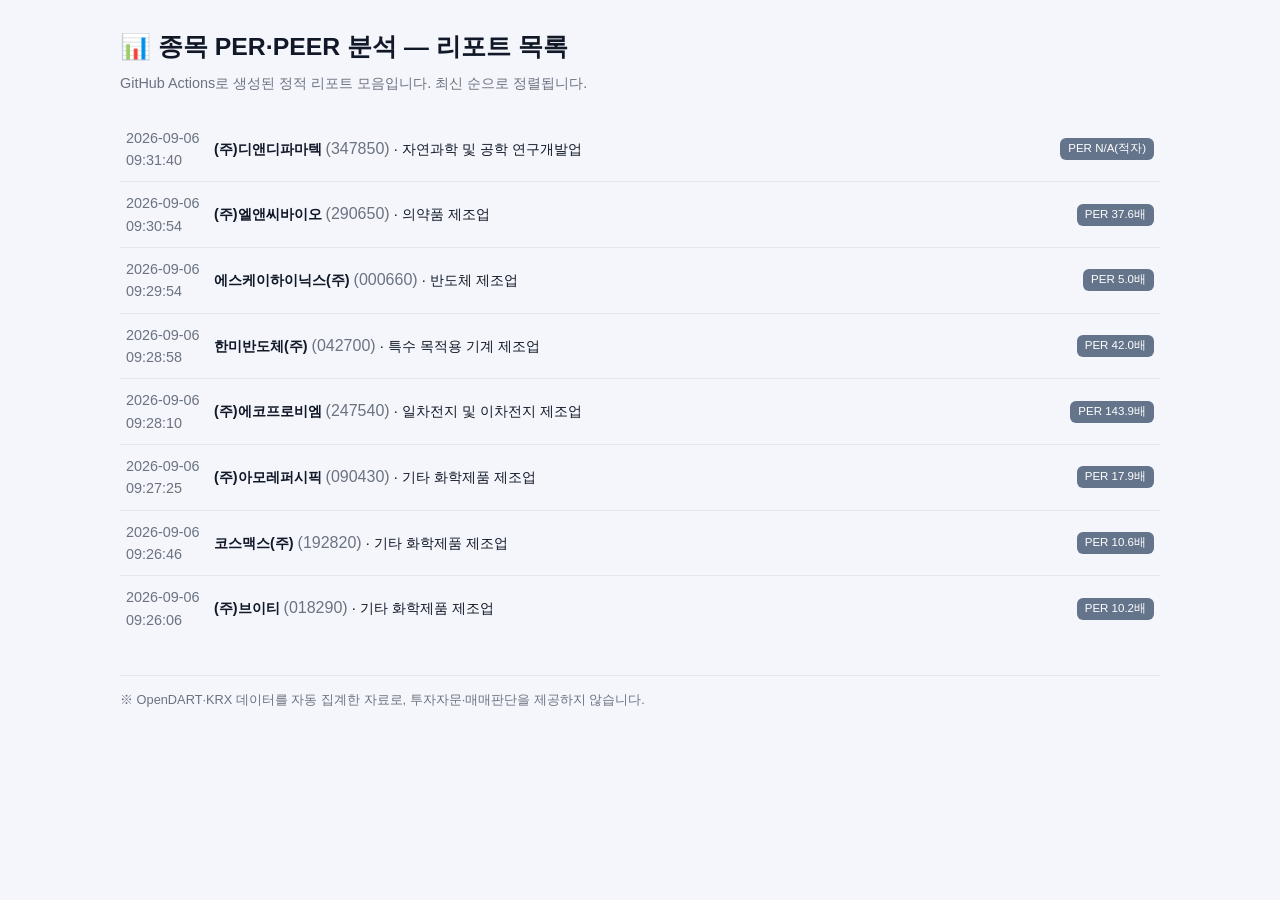
==== index.html @ a1a30f19 "chore: 정적 리포트 갱신 (2026-09-06T00:31:41Z)" ====
<!doctype html>
<html lang="ko">
<head>
<meta charset="utf-8">
<meta name="viewport" content="width=device-width, initial-scale=1">
<title>DART 종목 PER·PEER 분석 — 리포트 목록</title>
<style>
:root{
  --bg:#f4f6fb; --panel:#ffffff; --fg:#111827; --muted:#6b7280; --line:#e5e7eb;
  --brand:#1d4ed8; --brand-soft:#eaf0ff; --target:#e11d48; --target-soft:#fff1f4;
  --good:#059669; --warn:#d97706; --head:#f8fafc; --chip:#5b8cff;
  --good-soft:#eafaf3; --warn-soft:#fff6e9;
  --series-1:#2a78d6; --series-2:#eb6834; --series-3:#1baf7a;
  --shadow:0 1px 3px rgba(16,24,40,.06),0 8px 24px rgba(16,24,40,.06);
}
@media (prefers-color-scheme:dark){
  :root{--bg:#0d1017;--panel:#151a22;--fg:#e6e9ef;--muted:#9aa3b2;--line:#252b36;
    --brand:#5b8cff;--brand-soft:#1a2440;--target:#fb7185;--target-soft:#2a1720;
    --good:#34d399;--warn:#fbbf24;--head:#1b212b;--chip:#3b6ae0;
    --good-soft:#122a20;--warn-soft:#332209;
    --series-1:#3987e5;--series-2:#d95926;--series-3:#199e70;
    --shadow:0 1px 3px rgba(0,0,0,.4),0 8px 24px rgba(0,0,0,.35);}
}
*{box-sizing:border-box}
body{margin:0;background:var(--bg);color:var(--fg);
  font-family:-apple-system,BlinkMacSystemFont,"Apple SD Gothic Neo","Segoe UI",Roboto,sans-serif;line-height:1.55}
.page{max-width:1080px;margin:0 auto;padding:28px 20px 80px}
.hidden{display:none !important}

/* 검색 */
.brand-row{display:flex;align-items:baseline;gap:10px}
h1{font-size:1.55rem;margin:0}
.sub{color:var(--muted);font-size:.9rem;margin:6px 0 22px}
.searchbar{display:flex;gap:10px;max-width:620px}
.searchbar input{flex:1;padding:13px 16px;border:1.5px solid var(--line);border-radius:12px;
  font-size:1rem;background:var(--panel);color:var(--fg)}
.searchbar input:focus{outline:none;border-color:var(--brand)}
.btn{padding:13px 22px;border:0;border-radius:12px;background:var(--brand);color:#fff;font-weight:700;font-size:1rem;cursor:pointer}
.btn:disabled{opacity:.6;cursor:default}
.examples{margin-top:14px;color:var(--muted);font-size:.85rem}
.tagpill{display:inline-block;border:1px solid var(--line);border-radius:999px;padding:3px 12px;margin:0 6px 6px 0;font-size:.82rem;cursor:pointer;background:var(--panel);color:var(--fg)}
.tagpill:hover{border-color:var(--brand);color:var(--brand)}

.error{background:var(--target-soft);color:var(--target);border:1px solid var(--target);border-radius:12px;
  padding:12px 16px;margin:14px 0;font-size:.9rem;max-width:620px}

/* 진행 */
.prog-wrap{max-width:620px}
.bar{height:10px;background:var(--line);border-radius:8px;overflow:hidden}
.fill{height:100%;width:0%;background:linear-gradient(90deg,var(--brand),var(--chip));border-radius:8px;transition:width .3s}
.steps{list-style:none;padding:0;margin:20px 0 0;display:grid;gap:10px}
.steps li{display:flex;align-items:center;gap:11px;font-size:.92rem;color:var(--muted)}
.steps li .ic{width:22px;height:22px;border-radius:50%;display:grid;place-items:center;font-size:.72rem;flex:none;
  border:1.5px solid var(--line);background:var(--panel)}
.steps li.done{color:var(--fg)} .steps li.done .ic{background:var(--good);border-color:var(--good);color:#fff}
.steps li.now{color:var(--fg);font-weight:600} .steps li.now .ic{border-color:var(--brand);color:var(--brand)}
.spin{width:12px;height:12px;border:2px solid var(--brand);border-top-color:transparent;border-radius:50%;animation:spin .7s linear infinite}
@keyframes spin{to{transform:rotate(360deg)}}
.prog-caption{margin-top:16px;font-size:.86rem;color:var(--muted)}
.prog-caption b{color:var(--fg)}

/* 결과 */
.result-head{display:flex;align-items:center;gap:10px;flex-wrap:wrap}
.result-head h1{font-size:1.5rem;margin:0}
.code{color:var(--muted);font-size:1rem}
.sector-chip,.basis-chip{background:var(--brand-soft);color:var(--brand);border-radius:8px;padding:3px 10px;font-size:.8rem;font-weight:600}
.basis-chip{background:var(--head);color:var(--muted)}

/* 밸류에이션 카드(hero) */
.hero-card{margin-top:18px;padding:22px 24px;border-left:5px solid var(--line)}
.hero-card.tone-good{background:var(--good-soft);border-left-color:var(--good)}
.hero-card.tone-warn{background:var(--warn-soft);border-left-color:var(--warn)}
.hero-card.tone-neutral{border-left-color:var(--muted)}
.hero-top{display:flex;align-items:baseline;gap:14px;flex-wrap:wrap}
.hero-label{font-size:1.7rem;font-weight:800;letter-spacing:-.01em}
.hero-label.tone-good{color:var(--good)} .hero-label.tone-warn{color:var(--warn)} .hero-label.tone-neutral{color:var(--fg)}
.hero-discount{font-size:.95rem;color:var(--fg)}
.hero-discount b{font-variant-numeric:tabular-nums}
.hero-note{margin-top:6px;font-size:.92rem;color:var(--fg)}
.hero-rank{margin-top:4px;font-size:.85rem;color:var(--muted)}
.val-rank-n{font-weight:800;color:var(--fg);font-size:1rem}
.gauge-wrap{margin-top:14px;max-width:660px}
.gauge-svg{display:block;overflow:visible}
.gauge-lab{font-size:11px;fill:var(--fg)}
.gauge-lab.muted{fill:var(--muted)}
.gauge-lab.gauge-target{font-weight:700}
.hero-caveats{margin:14px 0 0;padding-left:18px;font-size:.82rem;color:var(--muted)}
.hero-caveats li{margin:3px 0}

/* KPI 행 */
.kpi-row{display:grid;grid-template-columns:repeat(5,1fr);gap:14px;margin:20px 0 8px}
.kpi{background:var(--panel);border:1px solid var(--line);border-radius:14px;padding:15px 16px}
.kpi .lab{font-size:.78rem;color:var(--muted)}
.kpi .val{font-size:1.5rem;font-weight:800;margin-top:4px;letter-spacing:-.01em}
.kpi .val small{font-size:.9rem;font-weight:600;color:var(--muted)}
.kpi.kpi-warn{background:var(--warn-soft);border-color:var(--warn)}
.kpi .note{font-size:.78rem;margin-top:4px}
.note.good{color:var(--good)} .note.warn{color:var(--warn)} .note.muted{color:var(--muted)}

h2{font-size:1.08rem;margin:34px 0 12px;padding-bottom:8px;border-bottom:2px solid var(--brand);display:inline-block}
h2 .hint{font-size:.8rem;color:var(--muted);font-weight:500}
.card{background:var(--panel);border:1px solid var(--line);border-radius:14px;padding:8px 4px}
.chart-card{padding:16px 18px 8px}
.chart-empty{padding:24px 8px;text-align:center;color:var(--muted);font-size:.88rem}

.table-scroll{overflow-x:auto}
table{width:100%;border-collapse:collapse;font-size:.9rem}
th,td{padding:11px 14px;border-bottom:1px solid var(--line);white-space:nowrap;text-align:left}
th{background:var(--head);color:var(--muted);font-size:.78rem;font-weight:600}
td.num,th.num{text-align:right;font-variant-numeric:tabular-nums}
tr.target td{background:var(--target-soft);font-weight:700}
tr.target td:first-child::before{content:"★ ";color:var(--target)}
.badge-under{color:var(--good);font-weight:700}
.badge-over{color:var(--warn);font-weight:700}

.disc{list-style:none;padding:0;margin:6px 0 0}
.disc li{display:flex;align-items:center;gap:10px;padding:10px 6px;border-bottom:1px solid var(--line);font-size:.9rem}
.disc li:last-child{border-bottom:0}
.disc li.high{background:var(--warn-soft)}
.disc .d{color:var(--muted);font-variant-numeric:tabular-nums;width:78px;flex:none}
.disc .t{flex:1}
.disc .t a{color:inherit;text-decoration:none}
.disc .t a:hover{color:var(--brand);text-decoration:underline}
.disc .type{font-size:.72rem;color:#fff;border-radius:6px;padding:2px 8px;flex:none}
.type.reg{background:#64748b}.type.major{background:#d97706}.type.issue{background:#7c3aed}.type.etc{background:#94a3b8}
.cat-tag{font-size:.72rem;color:var(--muted);border:1px solid var(--line);border-radius:6px;padding:2px 8px;flex:none}
.src-tag{font-size:.76rem;color:var(--muted);flex:none}

/* 재무 인사이트 */
.fin-card{padding:18px 20px}
.fin-headline{font-size:1.08rem;font-weight:700;margin-bottom:10px}
.fin-list{list-style:none;margin:0;padding:0;display:grid;gap:8px}
.fin-item{display:flex;align-items:flex-start;gap:10px;font-size:.92rem;padding:8px 10px;border-radius:10px;background:var(--head)}
.fin-ic{flex:none;font-size:.75rem;line-height:1.5}
.fin-ic.tone-good{color:var(--good)} .fin-ic.tone-warn{color:var(--warn)} .fin-ic.tone-neutral{color:var(--muted)}
.fin-text{flex:1}
.fin-metric{flex:none;font-size:.78rem;font-weight:700;font-variant-numeric:tabular-nums;border-radius:8px;padding:2px 9px;white-space:nowrap}
.fin-metric.tone-good{color:var(--good);background:var(--good-soft)}
.fin-metric.tone-warn{color:var(--warn);background:var(--warn-soft)}
.fin-metric.tone-neutral{color:var(--muted);background:var(--head)}
.fin-empty{padding:14px 16px;color:var(--muted);font-size:.88rem}

/* 손익계산서 */
.stmt-table td.num.pos{color:var(--good)}
.stmt-table td.num.neg{color:var(--warn)}

/* 차트 범례/공용 SVG 텍스트 */
.legend-row{display:flex;flex-wrap:wrap;gap:14px;margin:0 0 10px;font-size:.82rem;color:var(--muted)}
.legend-item{display:inline-flex;align-items:center;gap:6px}
.legend-dot{width:10px;height:10px;border-radius:2px;display:inline-block}
.cost-svg,.trend-svg,.peer-svg{display:block;overflow:visible}
.stack-row-label{font-size:12px;fill:var(--fg);font-weight:600}
.seg-label{font-size:11px;font-weight:700}
.grid-line{stroke:var(--line);stroke-width:1}
.axis-line{stroke:var(--line);stroke-width:1}
.axis-lab{font-size:11px;fill:var(--muted)}
.bar-end-lab{font-size:11px;fill:var(--fg);font-weight:700;font-variant-numeric:tabular-nums}
.line-end-lab{font-size:11px;fill:var(--brand);font-weight:700;font-variant-numeric:tabular-nums}
.peer-name{font-size:.86rem;fill:var(--muted)}
.peer-name.target{fill:var(--target);font-weight:700}
.peer-val{font-size:.86rem;font-weight:700;fill:var(--fg);font-variant-numeric:tabular-nums}
.peer-val.muted{font-weight:400;fill:var(--muted)}
.median-line{stroke:var(--muted);stroke-width:2;stroke-dasharray:4 3}

/* 산업 동향 */
.terms-row{font-size:.84rem;color:var(--muted);margin:2px 0 12px}
.tagpill.static{cursor:default}
.tagpill.static:hover{border-color:var(--line);color:var(--fg)}
.industry-summary{padding:14px 16px;margin-bottom:10px;font-size:.9rem}
.industry-summary ul{margin:8px 0 0;padding-left:18px}
.industry-list{margin-top:2px}

/* 투자포인트·리스크 */
.ins-grid{display:grid;grid-template-columns:1fr 1fr;gap:16px}
.ins-card{padding:16px 18px;border-left:4px solid var(--line)}
.ins-card.ins-good{border-left-color:var(--good)}
.ins-card.ins-warn{border-left-color:var(--warn)}
.ins-card.ins-neutral{border-left-color:var(--muted)}
.ins-card ul{margin:0;padding-left:18px;font-size:.9rem}
.ins-card li{margin:4px 0}
.ins-title{font-weight:700;margin-bottom:8px}
.ins-title.tone-good{color:var(--good)}
.ins-title.tone-warn{color:var(--warn)}
.ins-title.tone-neutral{color:var(--fg)}
.src-ref{color:var(--brand);font-size:.78em}
.src-list{margin-top:12px;padding:12px 16px;font-size:.82rem;color:var(--muted)}
.src-list a{color:var(--brand);word-break:break-all}
.ins-empty{padding:14px 16px;color:var(--muted);font-size:.88rem}
.ins-banner{padding:10px 16px;margin-bottom:12px;border-radius:10px;background:var(--head);color:var(--muted);font-size:.84rem}
.src-group{margin-bottom:18px}
.src-group:last-child{margin-bottom:0}
.src-group-title{font-weight:700;font-size:.92rem;margin:0 0 4px}
.src-group-title .hint{font-weight:500;color:var(--muted);font-size:.78rem}

@media (max-width:720px){
  .ins-grid{grid-template-columns:1fr}
}

.disclaimer{margin-top:34px;padding-top:14px;border-top:1px solid var(--line);color:var(--muted);font-size:.8rem}

@media (max-width:720px){
  .kpi-row{grid-template-columns:repeat(2,1fr)}
  .hero-card{padding:18px 16px}
  .hero-label{font-size:1.4rem}
  .page{padding:20px 14px 60px}
}

.disc a{color:inherit;font-weight:700;text-decoration:none}
.disc a:hover{color:var(--brand)}
</style>
</head>
<body>
<div class="page">
  <div class="brand-row"><h1>📊 종목 PER·PEER 분석 — 리포트 목록</h1></div>
  <p class="sub">GitHub Actions로 생성된 정적 리포트 모음입니다. 최신 순으로 정렬됩니다.</p>
  <ul class="disc">
<li><span class="d">2026-09-06 09:31:40</span><span class="t"><a href="(주)디앤디파마텍.html">(주)디앤디파마텍</a> <span class="code">(347850)</span> · 자연과학 및 공학 연구개발업</span><span class="type reg">PER N/A(적자)</span></li>
<li><span class="d">2026-09-06 09:30:54</span><span class="t"><a href="(주)엘앤씨바이오.html">(주)엘앤씨바이오</a> <span class="code">(290650)</span> · 의약품 제조업</span><span class="type reg">PER 37.6배</span></li>
<li><span class="d">2026-09-06 09:29:54</span><span class="t"><a href="에스케이하이닉스(주).html">에스케이하이닉스(주)</a> <span class="code">(000660)</span> · 반도체 제조업</span><span class="type reg">PER 5.0배</span></li>
<li><span class="d">2026-09-06 09:28:58</span><span class="t"><a href="한미반도체(주).html">한미반도체(주)</a> <span class="code">(042700)</span> · 특수 목적용 기계 제조업</span><span class="type reg">PER 42.0배</span></li>
<li><span class="d">2026-09-06 09:28:10</span><span class="t"><a href="(주)에코프로비엠.html">(주)에코프로비엠</a> <span class="code">(247540)</span> · 일차전지 및 이차전지 제조업</span><span class="type reg">PER 143.9배</span></li>
<li><span class="d">2026-09-06 09:27:25</span><span class="t"><a href="(주)아모레퍼시픽.html">(주)아모레퍼시픽</a> <span class="code">(090430)</span> · 기타 화학제품 제조업</span><span class="type reg">PER 17.9배</span></li>
<li><span class="d">2026-09-06 09:26:46</span><span class="t"><a href="코스맥스(주).html">코스맥스(주)</a> <span class="code">(192820)</span> · 기타 화학제품 제조업</span><span class="type reg">PER 10.6배</span></li>
<li><span class="d">2026-09-06 09:26:06</span><span class="t"><a href="(주)브이티.html">(주)브이티</a> <span class="code">(018290)</span> · 기타 화학제품 제조업</span><span class="type reg">PER 10.2배</span></li>
  </ul>
  <div class="disclaimer">※ OpenDART·KRX 데이터를 자동 집계한 자료로, 투자자문·매매판단을 제공하지 않습니다.</div>
</div>
</body>
</html>
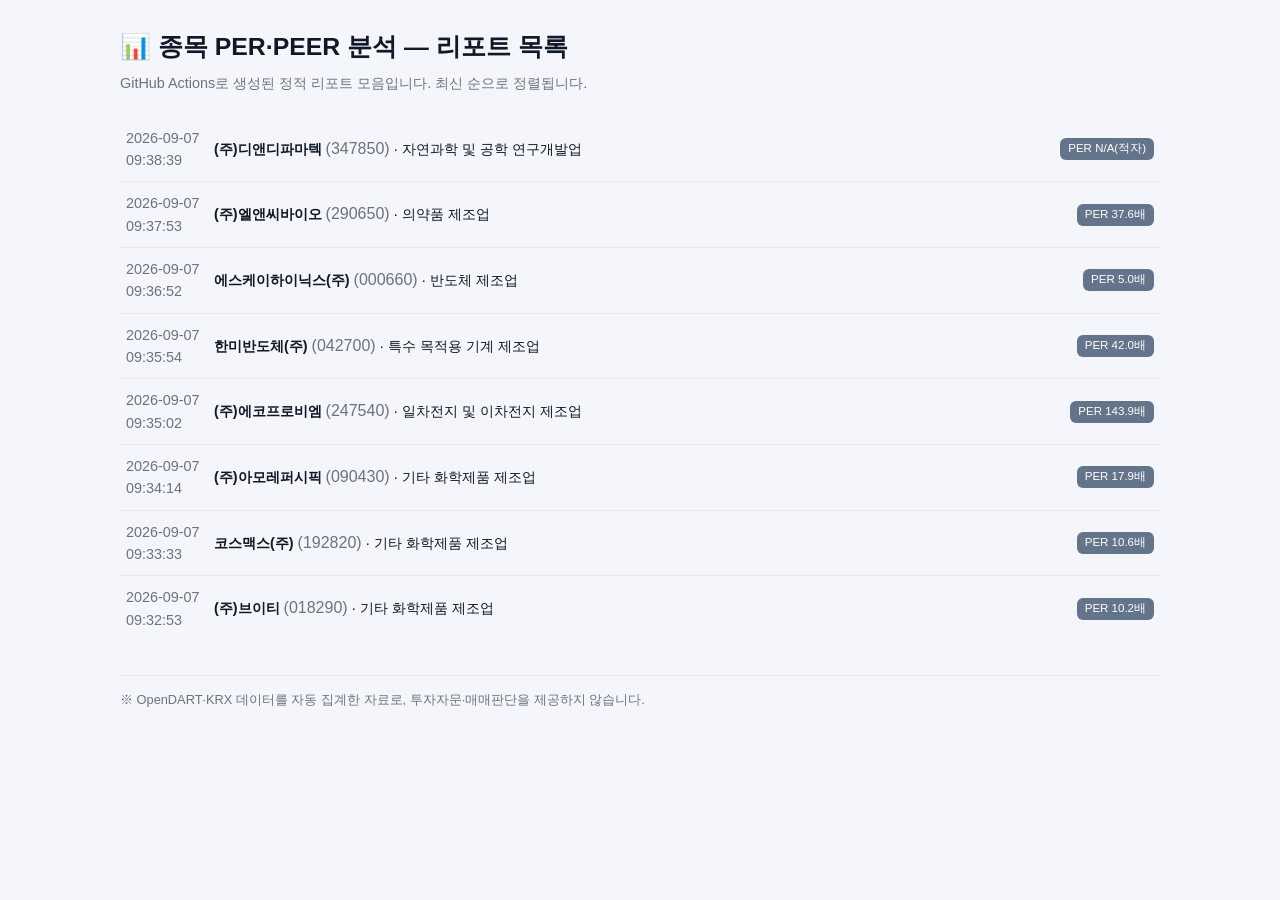
==== commit 0799c55c: "chore: 정적 리포트 갱신 (2026-09-07T00:38:39Z)" ====
--- a/index.html
+++ b/index.html
@@ -214,14 +214,14 @@
   <div class="brand-row"><h1>📊 종목 PER·PEER 분석 — 리포트 목록</h1></div>
   <p class="sub">GitHub Actions로 생성된 정적 리포트 모음입니다. 최신 순으로 정렬됩니다.</p>
   <ul class="disc">
-<li><span class="d">2026-09-06 09:31:40</span><span class="t"><a href="(주)디앤디파마텍.html">(주)디앤디파마텍</a> <span class="code">(347850)</span> · 자연과학 및 공학 연구개발업</span><span class="type reg">PER N/A(적자)</span></li>
-<li><span class="d">2026-09-06 09:30:54</span><span class="t"><a href="(주)엘앤씨바이오.html">(주)엘앤씨바이오</a> <span class="code">(290650)</span> · 의약품 제조업</span><span class="type reg">PER 37.6배</span></li>
-<li><span class="d">2026-09-06 09:29:54</span><span class="t"><a href="에스케이하이닉스(주).html">에스케이하이닉스(주)</a> <span class="code">(000660)</span> · 반도체 제조업</span><span class="type reg">PER 5.0배</span></li>
-<li><span class="d">2026-09-06 09:28:58</span><span class="t"><a href="한미반도체(주).html">한미반도체(주)</a> <span class="code">(042700)</span> · 특수 목적용 기계 제조업</span><span class="type reg">PER 42.0배</span></li>
-<li><span class="d">2026-09-06 09:28:10</span><span class="t"><a href="(주)에코프로비엠.html">(주)에코프로비엠</a> <span class="code">(247540)</span> · 일차전지 및 이차전지 제조업</span><span class="type reg">PER 143.9배</span></li>
-<li><span class="d">2026-09-06 09:27:25</span><span class="t"><a href="(주)아모레퍼시픽.html">(주)아모레퍼시픽</a> <span class="code">(090430)</span> · 기타 화학제품 제조업</span><span class="type reg">PER 17.9배</span></li>
-<li><span class="d">2026-09-06 09:26:46</span><span class="t"><a href="코스맥스(주).html">코스맥스(주)</a> <span class="code">(192820)</span> · 기타 화학제품 제조업</span><span class="type reg">PER 10.6배</span></li>
-<li><span class="d">2026-09-06 09:26:06</span><span class="t"><a href="(주)브이티.html">(주)브이티</a> <span class="code">(018290)</span> · 기타 화학제품 제조업</span><span class="type reg">PER 10.2배</span></li>
+<li><span class="d">2026-09-07 09:38:39</span><span class="t"><a href="(주)디앤디파마텍.html">(주)디앤디파마텍</a> <span class="code">(347850)</span> · 자연과학 및 공학 연구개발업</span><span class="type reg">PER N/A(적자)</span></li>
+<li><span class="d">2026-09-07 09:37:53</span><span class="t"><a href="(주)엘앤씨바이오.html">(주)엘앤씨바이오</a> <span class="code">(290650)</span> · 의약품 제조업</span><span class="type reg">PER 37.6배</span></li>
+<li><span class="d">2026-09-07 09:36:52</span><span class="t"><a href="에스케이하이닉스(주).html">에스케이하이닉스(주)</a> <span class="code">(000660)</span> · 반도체 제조업</span><span class="type reg">PER 5.0배</span></li>
+<li><span class="d">2026-09-07 09:35:54</span><span class="t"><a href="한미반도체(주).html">한미반도체(주)</a> <span class="code">(042700)</span> · 특수 목적용 기계 제조업</span><span class="type reg">PER 42.0배</span></li>
+<li><span class="d">2026-09-07 09:35:02</span><span class="t"><a href="(주)에코프로비엠.html">(주)에코프로비엠</a> <span class="code">(247540)</span> · 일차전지 및 이차전지 제조업</span><span class="type reg">PER 143.9배</span></li>
+<li><span class="d">2026-09-07 09:34:14</span><span class="t"><a href="(주)아모레퍼시픽.html">(주)아모레퍼시픽</a> <span class="code">(090430)</span> · 기타 화학제품 제조업</span><span class="type reg">PER 17.9배</span></li>
+<li><span class="d">2026-09-07 09:33:33</span><span class="t"><a href="코스맥스(주).html">코스맥스(주)</a> <span class="code">(192820)</span> · 기타 화학제품 제조업</span><span class="type reg">PER 10.6배</span></li>
+<li><span class="d">2026-09-07 09:32:53</span><span class="t"><a href="(주)브이티.html">(주)브이티</a> <span class="code">(018290)</span> · 기타 화학제품 제조업</span><span class="type reg">PER 10.2배</span></li>
   </ul>
   <div class="disclaimer">※ OpenDART·KRX 데이터를 자동 집계한 자료로, 투자자문·매매판단을 제공하지 않습니다.</div>
 </div>
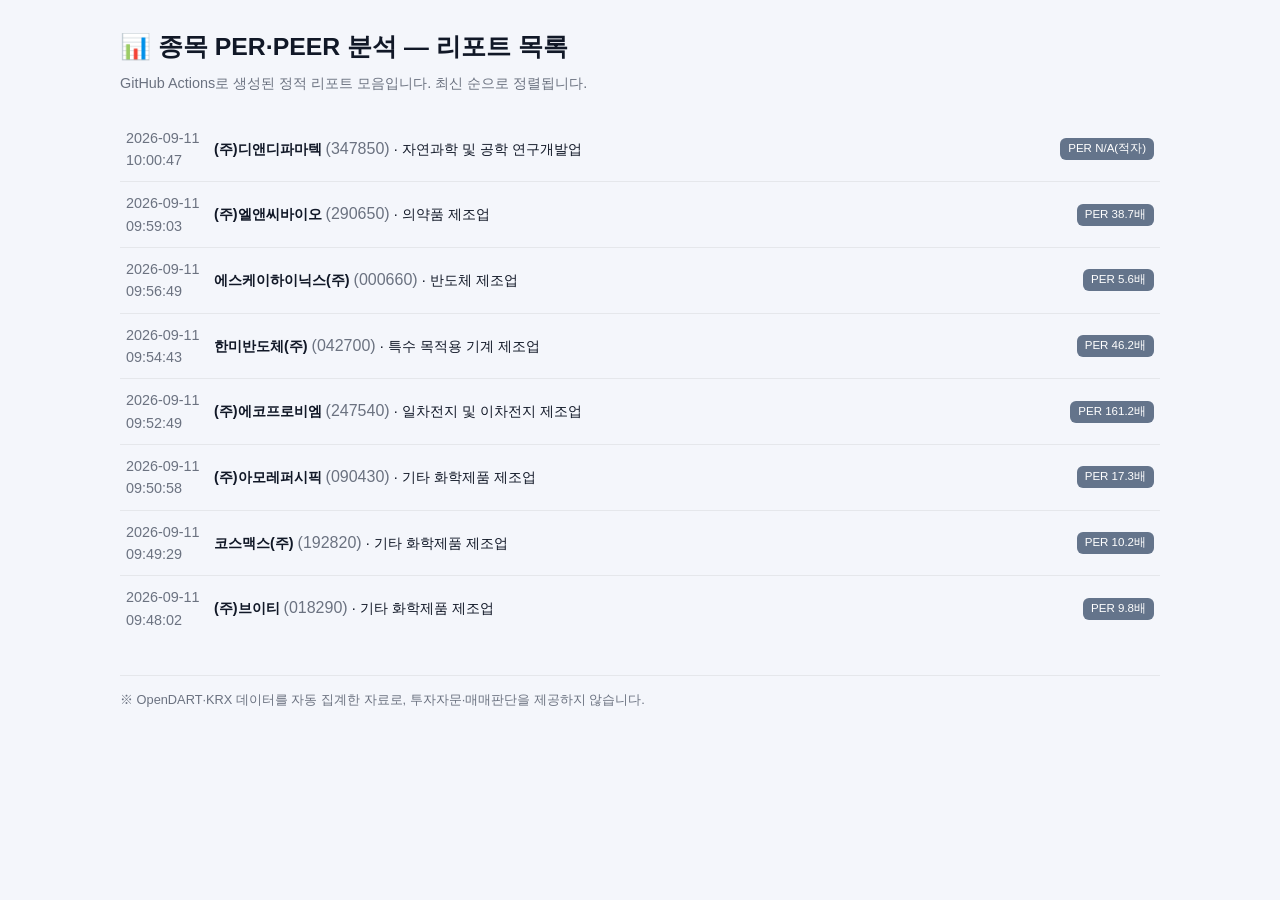
==== commit d2a90d37: "chore: 정적 리포트 갱신 (2026-09-11T01:00:47Z)" ====
--- a/index.html
+++ b/index.html
@@ -214,14 +214,14 @@
   <div class="brand-row"><h1>📊 종목 PER·PEER 분석 — 리포트 목록</h1></div>
   <p class="sub">GitHub Actions로 생성된 정적 리포트 모음입니다. 최신 순으로 정렬됩니다.</p>
   <ul class="disc">
-<li><span class="d">2026-09-07 09:38:39</span><span class="t"><a href="(주)디앤디파마텍.html">(주)디앤디파마텍</a> <span class="code">(347850)</span> · 자연과학 및 공학 연구개발업</span><span class="type reg">PER N/A(적자)</span></li>
-<li><span class="d">2026-09-07 09:37:53</span><span class="t"><a href="(주)엘앤씨바이오.html">(주)엘앤씨바이오</a> <span class="code">(290650)</span> · 의약품 제조업</span><span class="type reg">PER 37.6배</span></li>
-<li><span class="d">2026-09-07 09:36:52</span><span class="t"><a href="에스케이하이닉스(주).html">에스케이하이닉스(주)</a> <span class="code">(000660)</span> · 반도체 제조업</span><span class="type reg">PER 5.0배</span></li>
-<li><span class="d">2026-09-07 09:35:54</span><span class="t"><a href="한미반도체(주).html">한미반도체(주)</a> <span class="code">(042700)</span> · 특수 목적용 기계 제조업</span><span class="type reg">PER 42.0배</span></li>
-<li><span class="d">2026-09-07 09:35:02</span><span class="t"><a href="(주)에코프로비엠.html">(주)에코프로비엠</a> <span class="code">(247540)</span> · 일차전지 및 이차전지 제조업</span><span class="type reg">PER 143.9배</span></li>
-<li><span class="d">2026-09-07 09:34:14</span><span class="t"><a href="(주)아모레퍼시픽.html">(주)아모레퍼시픽</a> <span class="code">(090430)</span> · 기타 화학제품 제조업</span><span class="type reg">PER 17.9배</span></li>
-<li><span class="d">2026-09-07 09:33:33</span><span class="t"><a href="코스맥스(주).html">코스맥스(주)</a> <span class="code">(192820)</span> · 기타 화학제품 제조업</span><span class="type reg">PER 10.6배</span></li>
-<li><span class="d">2026-09-07 09:32:53</span><span class="t"><a href="(주)브이티.html">(주)브이티</a> <span class="code">(018290)</span> · 기타 화학제품 제조업</span><span class="type reg">PER 10.2배</span></li>
+<li><span class="d">2026-09-11 10:00:47</span><span class="t"><a href="(주)디앤디파마텍.html">(주)디앤디파마텍</a> <span class="code">(347850)</span> · 자연과학 및 공학 연구개발업</span><span class="type reg">PER N/A(적자)</span></li>
+<li><span class="d">2026-09-11 09:59:03</span><span class="t"><a href="(주)엘앤씨바이오.html">(주)엘앤씨바이오</a> <span class="code">(290650)</span> · 의약품 제조업</span><span class="type reg">PER 38.7배</span></li>
+<li><span class="d">2026-09-11 09:56:49</span><span class="t"><a href="에스케이하이닉스(주).html">에스케이하이닉스(주)</a> <span class="code">(000660)</span> · 반도체 제조업</span><span class="type reg">PER 5.6배</span></li>
+<li><span class="d">2026-09-11 09:54:43</span><span class="t"><a href="한미반도체(주).html">한미반도체(주)</a> <span class="code">(042700)</span> · 특수 목적용 기계 제조업</span><span class="type reg">PER 46.2배</span></li>
+<li><span class="d">2026-09-11 09:52:49</span><span class="t"><a href="(주)에코프로비엠.html">(주)에코프로비엠</a> <span class="code">(247540)</span> · 일차전지 및 이차전지 제조업</span><span class="type reg">PER 161.2배</span></li>
+<li><span class="d">2026-09-11 09:50:58</span><span class="t"><a href="(주)아모레퍼시픽.html">(주)아모레퍼시픽</a> <span class="code">(090430)</span> · 기타 화학제품 제조업</span><span class="type reg">PER 17.3배</span></li>
+<li><span class="d">2026-09-11 09:49:29</span><span class="t"><a href="코스맥스(주).html">코스맥스(주)</a> <span class="code">(192820)</span> · 기타 화학제품 제조업</span><span class="type reg">PER 10.2배</span></li>
+<li><span class="d">2026-09-11 09:48:02</span><span class="t"><a href="(주)브이티.html">(주)브이티</a> <span class="code">(018290)</span> · 기타 화학제품 제조업</span><span class="type reg">PER 9.8배</span></li>
   </ul>
   <div class="disclaimer">※ OpenDART·KRX 데이터를 자동 집계한 자료로, 투자자문·매매판단을 제공하지 않습니다.</div>
 </div>
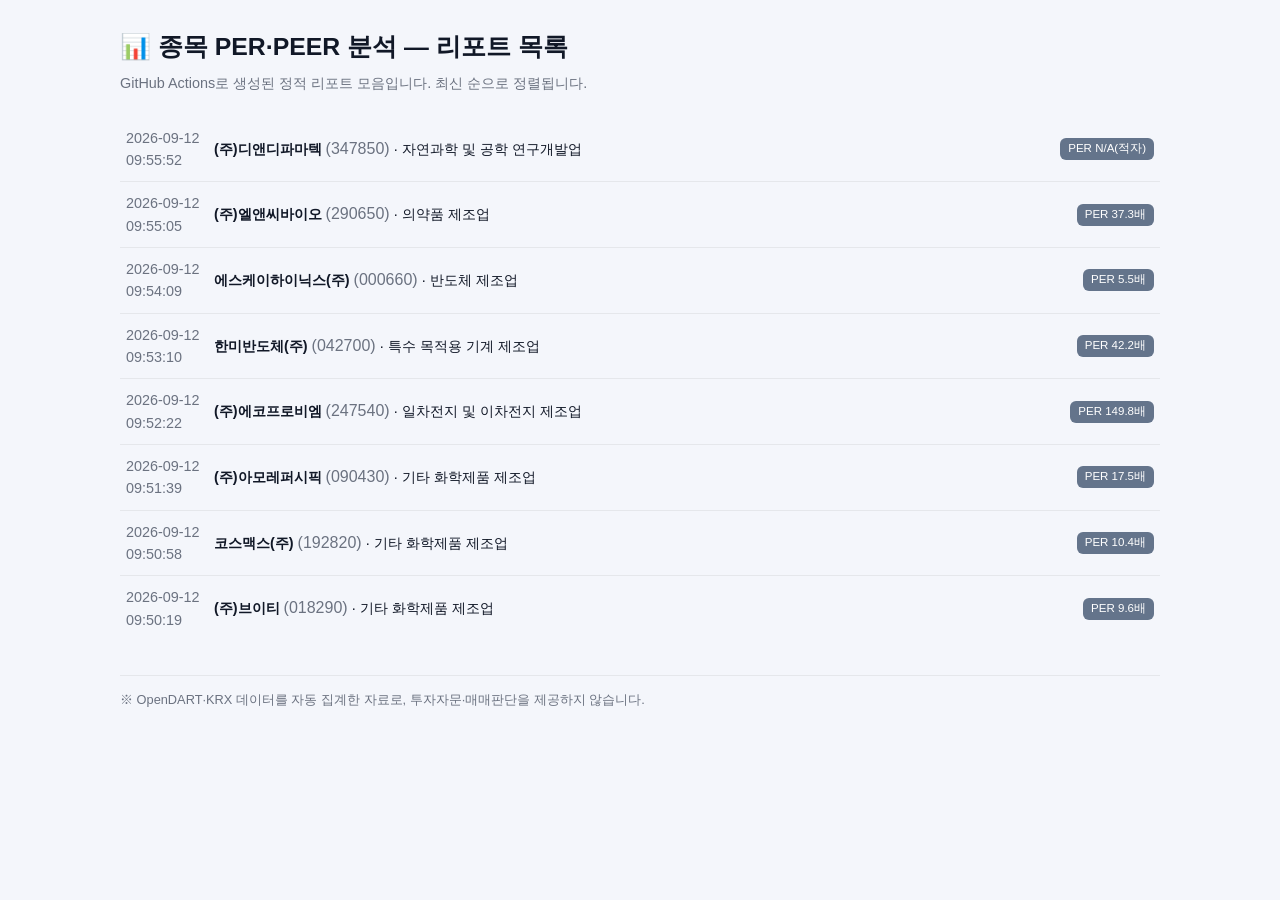
==== commit e3414440: "chore: 정적 리포트 갱신 (2026-09-12T00:55:52Z)" ====
--- a/index.html
+++ b/index.html
@@ -214,14 +214,14 @@
   <div class="brand-row"><h1>📊 종목 PER·PEER 분석 — 리포트 목록</h1></div>
   <p class="sub">GitHub Actions로 생성된 정적 리포트 모음입니다. 최신 순으로 정렬됩니다.</p>
   <ul class="disc">
-<li><span class="d">2026-09-11 10:00:47</span><span class="t"><a href="(주)디앤디파마텍.html">(주)디앤디파마텍</a> <span class="code">(347850)</span> · 자연과학 및 공학 연구개발업</span><span class="type reg">PER N/A(적자)</span></li>
-<li><span class="d">2026-09-11 09:59:03</span><span class="t"><a href="(주)엘앤씨바이오.html">(주)엘앤씨바이오</a> <span class="code">(290650)</span> · 의약품 제조업</span><span class="type reg">PER 38.7배</span></li>
-<li><span class="d">2026-09-11 09:56:49</span><span class="t"><a href="에스케이하이닉스(주).html">에스케이하이닉스(주)</a> <span class="code">(000660)</span> · 반도체 제조업</span><span class="type reg">PER 5.6배</span></li>
-<li><span class="d">2026-09-11 09:54:43</span><span class="t"><a href="한미반도체(주).html">한미반도체(주)</a> <span class="code">(042700)</span> · 특수 목적용 기계 제조업</span><span class="type reg">PER 46.2배</span></li>
-<li><span class="d">2026-09-11 09:52:49</span><span class="t"><a href="(주)에코프로비엠.html">(주)에코프로비엠</a> <span class="code">(247540)</span> · 일차전지 및 이차전지 제조업</span><span class="type reg">PER 161.2배</span></li>
-<li><span class="d">2026-09-11 09:50:58</span><span class="t"><a href="(주)아모레퍼시픽.html">(주)아모레퍼시픽</a> <span class="code">(090430)</span> · 기타 화학제품 제조업</span><span class="type reg">PER 17.3배</span></li>
-<li><span class="d">2026-09-11 09:49:29</span><span class="t"><a href="코스맥스(주).html">코스맥스(주)</a> <span class="code">(192820)</span> · 기타 화학제품 제조업</span><span class="type reg">PER 10.2배</span></li>
-<li><span class="d">2026-09-11 09:48:02</span><span class="t"><a href="(주)브이티.html">(주)브이티</a> <span class="code">(018290)</span> · 기타 화학제품 제조업</span><span class="type reg">PER 9.8배</span></li>
+<li><span class="d">2026-09-12 09:55:52</span><span class="t"><a href="(주)디앤디파마텍.html">(주)디앤디파마텍</a> <span class="code">(347850)</span> · 자연과학 및 공학 연구개발업</span><span class="type reg">PER N/A(적자)</span></li>
+<li><span class="d">2026-09-12 09:55:05</span><span class="t"><a href="(주)엘앤씨바이오.html">(주)엘앤씨바이오</a> <span class="code">(290650)</span> · 의약품 제조업</span><span class="type reg">PER 37.3배</span></li>
+<li><span class="d">2026-09-12 09:54:09</span><span class="t"><a href="에스케이하이닉스(주).html">에스케이하이닉스(주)</a> <span class="code">(000660)</span> · 반도체 제조업</span><span class="type reg">PER 5.5배</span></li>
+<li><span class="d">2026-09-12 09:53:10</span><span class="t"><a href="한미반도체(주).html">한미반도체(주)</a> <span class="code">(042700)</span> · 특수 목적용 기계 제조업</span><span class="type reg">PER 42.2배</span></li>
+<li><span class="d">2026-09-12 09:52:22</span><span class="t"><a href="(주)에코프로비엠.html">(주)에코프로비엠</a> <span class="code">(247540)</span> · 일차전지 및 이차전지 제조업</span><span class="type reg">PER 149.8배</span></li>
+<li><span class="d">2026-09-12 09:51:39</span><span class="t"><a href="(주)아모레퍼시픽.html">(주)아모레퍼시픽</a> <span class="code">(090430)</span> · 기타 화학제품 제조업</span><span class="type reg">PER 17.5배</span></li>
+<li><span class="d">2026-09-12 09:50:58</span><span class="t"><a href="코스맥스(주).html">코스맥스(주)</a> <span class="code">(192820)</span> · 기타 화학제품 제조업</span><span class="type reg">PER 10.4배</span></li>
+<li><span class="d">2026-09-12 09:50:19</span><span class="t"><a href="(주)브이티.html">(주)브이티</a> <span class="code">(018290)</span> · 기타 화학제품 제조업</span><span class="type reg">PER 9.6배</span></li>
   </ul>
   <div class="disclaimer">※ OpenDART·KRX 데이터를 자동 집계한 자료로, 투자자문·매매판단을 제공하지 않습니다.</div>
 </div>
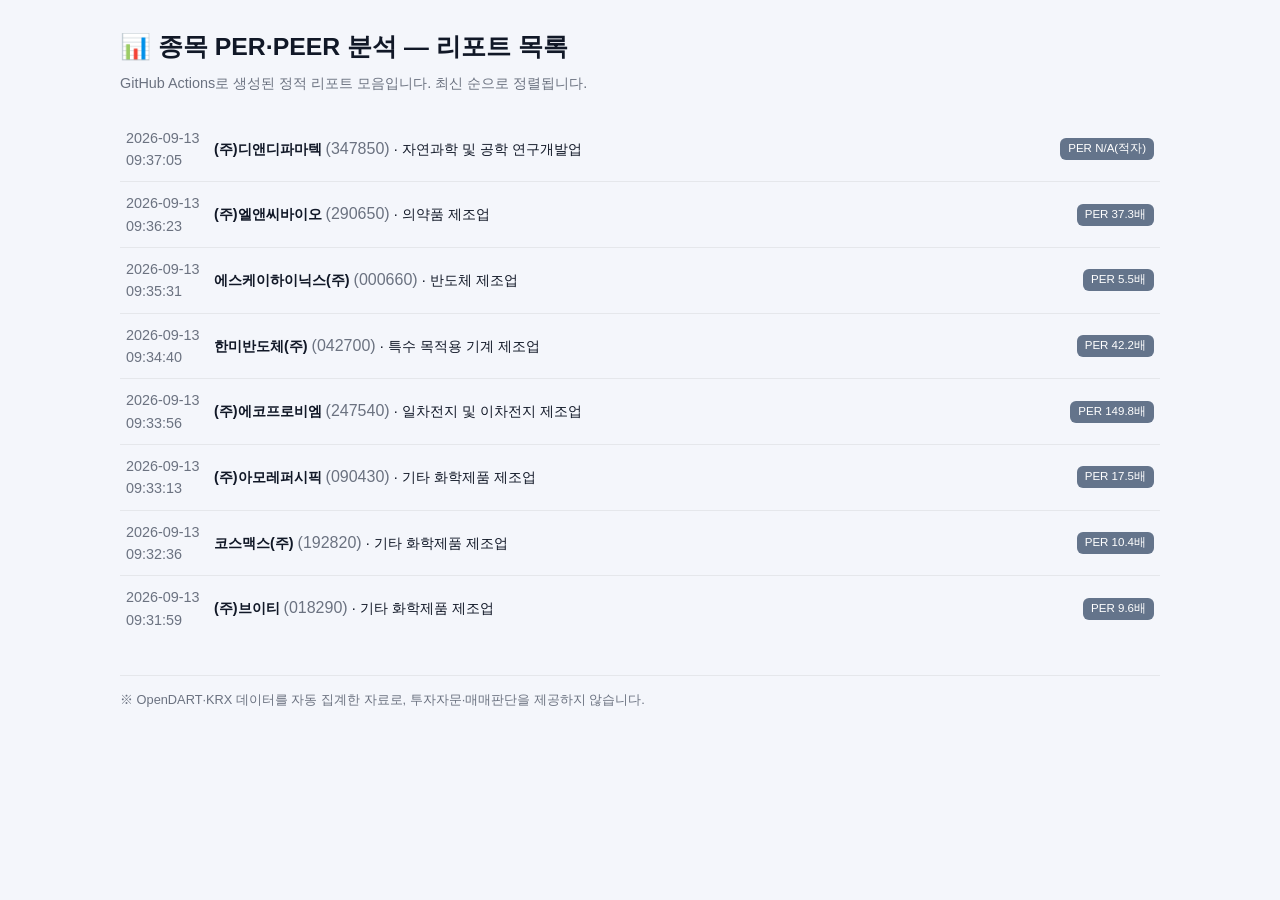
==== commit 41e832ef: "chore: 정적 리포트 갱신 (2026-09-13T00:37:05Z)" ====
--- a/index.html
+++ b/index.html
@@ -214,14 +214,14 @@
   <div class="brand-row"><h1>📊 종목 PER·PEER 분석 — 리포트 목록</h1></div>
   <p class="sub">GitHub Actions로 생성된 정적 리포트 모음입니다. 최신 순으로 정렬됩니다.</p>
   <ul class="disc">
-<li><span class="d">2026-09-12 09:55:52</span><span class="t"><a href="(주)디앤디파마텍.html">(주)디앤디파마텍</a> <span class="code">(347850)</span> · 자연과학 및 공학 연구개발업</span><span class="type reg">PER N/A(적자)</span></li>
-<li><span class="d">2026-09-12 09:55:05</span><span class="t"><a href="(주)엘앤씨바이오.html">(주)엘앤씨바이오</a> <span class="code">(290650)</span> · 의약품 제조업</span><span class="type reg">PER 37.3배</span></li>
-<li><span class="d">2026-09-12 09:54:09</span><span class="t"><a href="에스케이하이닉스(주).html">에스케이하이닉스(주)</a> <span class="code">(000660)</span> · 반도체 제조업</span><span class="type reg">PER 5.5배</span></li>
-<li><span class="d">2026-09-12 09:53:10</span><span class="t"><a href="한미반도체(주).html">한미반도체(주)</a> <span class="code">(042700)</span> · 특수 목적용 기계 제조업</span><span class="type reg">PER 42.2배</span></li>
-<li><span class="d">2026-09-12 09:52:22</span><span class="t"><a href="(주)에코프로비엠.html">(주)에코프로비엠</a> <span class="code">(247540)</span> · 일차전지 및 이차전지 제조업</span><span class="type reg">PER 149.8배</span></li>
-<li><span class="d">2026-09-12 09:51:39</span><span class="t"><a href="(주)아모레퍼시픽.html">(주)아모레퍼시픽</a> <span class="code">(090430)</span> · 기타 화학제품 제조업</span><span class="type reg">PER 17.5배</span></li>
-<li><span class="d">2026-09-12 09:50:58</span><span class="t"><a href="코스맥스(주).html">코스맥스(주)</a> <span class="code">(192820)</span> · 기타 화학제품 제조업</span><span class="type reg">PER 10.4배</span></li>
-<li><span class="d">2026-09-12 09:50:19</span><span class="t"><a href="(주)브이티.html">(주)브이티</a> <span class="code">(018290)</span> · 기타 화학제품 제조업</span><span class="type reg">PER 9.6배</span></li>
+<li><span class="d">2026-09-13 09:37:05</span><span class="t"><a href="(주)디앤디파마텍.html">(주)디앤디파마텍</a> <span class="code">(347850)</span> · 자연과학 및 공학 연구개발업</span><span class="type reg">PER N/A(적자)</span></li>
+<li><span class="d">2026-09-13 09:36:23</span><span class="t"><a href="(주)엘앤씨바이오.html">(주)엘앤씨바이오</a> <span class="code">(290650)</span> · 의약품 제조업</span><span class="type reg">PER 37.3배</span></li>
+<li><span class="d">2026-09-13 09:35:31</span><span class="t"><a href="에스케이하이닉스(주).html">에스케이하이닉스(주)</a> <span class="code">(000660)</span> · 반도체 제조업</span><span class="type reg">PER 5.5배</span></li>
+<li><span class="d">2026-09-13 09:34:40</span><span class="t"><a href="한미반도체(주).html">한미반도체(주)</a> <span class="code">(042700)</span> · 특수 목적용 기계 제조업</span><span class="type reg">PER 42.2배</span></li>
+<li><span class="d">2026-09-13 09:33:56</span><span class="t"><a href="(주)에코프로비엠.html">(주)에코프로비엠</a> <span class="code">(247540)</span> · 일차전지 및 이차전지 제조업</span><span class="type reg">PER 149.8배</span></li>
+<li><span class="d">2026-09-13 09:33:13</span><span class="t"><a href="(주)아모레퍼시픽.html">(주)아모레퍼시픽</a> <span class="code">(090430)</span> · 기타 화학제품 제조업</span><span class="type reg">PER 17.5배</span></li>
+<li><span class="d">2026-09-13 09:32:36</span><span class="t"><a href="코스맥스(주).html">코스맥스(주)</a> <span class="code">(192820)</span> · 기타 화학제품 제조업</span><span class="type reg">PER 10.4배</span></li>
+<li><span class="d">2026-09-13 09:31:59</span><span class="t"><a href="(주)브이티.html">(주)브이티</a> <span class="code">(018290)</span> · 기타 화학제품 제조업</span><span class="type reg">PER 9.6배</span></li>
   </ul>
   <div class="disclaimer">※ OpenDART·KRX 데이터를 자동 집계한 자료로, 투자자문·매매판단을 제공하지 않습니다.</div>
 </div>
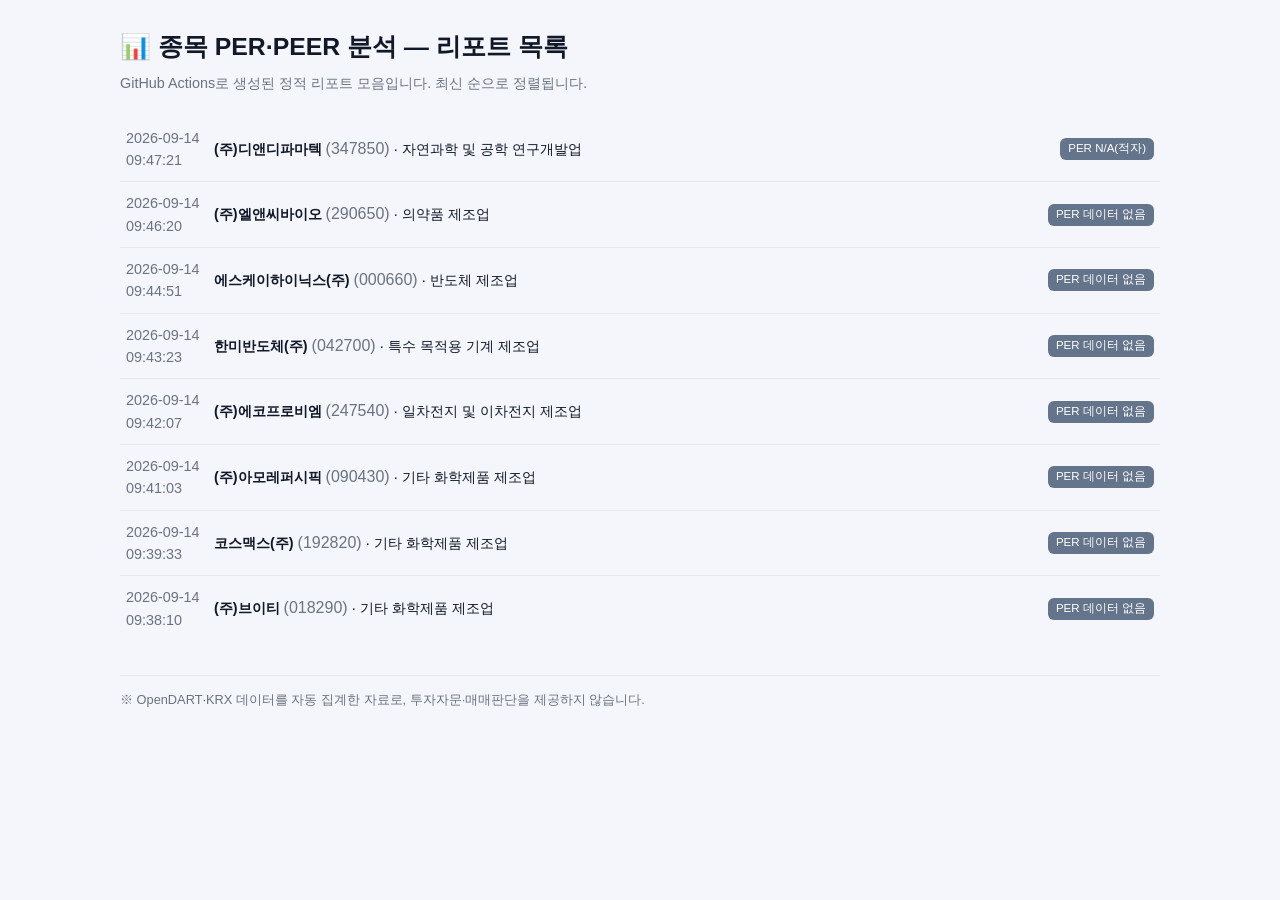
==== commit 7cbb804c: "chore: 정적 리포트 갱신 (2026-09-14T00:47:22Z)" ====
--- a/index.html
+++ b/index.html
@@ -214,14 +214,14 @@
   <div class="brand-row"><h1>📊 종목 PER·PEER 분석 — 리포트 목록</h1></div>
   <p class="sub">GitHub Actions로 생성된 정적 리포트 모음입니다. 최신 순으로 정렬됩니다.</p>
   <ul class="disc">
-<li><span class="d">2026-09-13 09:37:05</span><span class="t"><a href="(주)디앤디파마텍.html">(주)디앤디파마텍</a> <span class="code">(347850)</span> · 자연과학 및 공학 연구개발업</span><span class="type reg">PER N/A(적자)</span></li>
-<li><span class="d">2026-09-13 09:36:23</span><span class="t"><a href="(주)엘앤씨바이오.html">(주)엘앤씨바이오</a> <span class="code">(290650)</span> · 의약품 제조업</span><span class="type reg">PER 37.3배</span></li>
-<li><span class="d">2026-09-13 09:35:31</span><span class="t"><a href="에스케이하이닉스(주).html">에스케이하이닉스(주)</a> <span class="code">(000660)</span> · 반도체 제조업</span><span class="type reg">PER 5.5배</span></li>
-<li><span class="d">2026-09-13 09:34:40</span><span class="t"><a href="한미반도체(주).html">한미반도체(주)</a> <span class="code">(042700)</span> · 특수 목적용 기계 제조업</span><span class="type reg">PER 42.2배</span></li>
-<li><span class="d">2026-09-13 09:33:56</span><span class="t"><a href="(주)에코프로비엠.html">(주)에코프로비엠</a> <span class="code">(247540)</span> · 일차전지 및 이차전지 제조업</span><span class="type reg">PER 149.8배</span></li>
-<li><span class="d">2026-09-13 09:33:13</span><span class="t"><a href="(주)아모레퍼시픽.html">(주)아모레퍼시픽</a> <span class="code">(090430)</span> · 기타 화학제품 제조업</span><span class="type reg">PER 17.5배</span></li>
-<li><span class="d">2026-09-13 09:32:36</span><span class="t"><a href="코스맥스(주).html">코스맥스(주)</a> <span class="code">(192820)</span> · 기타 화학제품 제조업</span><span class="type reg">PER 10.4배</span></li>
-<li><span class="d">2026-09-13 09:31:59</span><span class="t"><a href="(주)브이티.html">(주)브이티</a> <span class="code">(018290)</span> · 기타 화학제품 제조업</span><span class="type reg">PER 9.6배</span></li>
+<li><span class="d">2026-09-14 09:47:21</span><span class="t"><a href="(주)디앤디파마텍.html">(주)디앤디파마텍</a> <span class="code">(347850)</span> · 자연과학 및 공학 연구개발업</span><span class="type reg">PER N/A(적자)</span></li>
+<li><span class="d">2026-09-14 09:46:20</span><span class="t"><a href="(주)엘앤씨바이오.html">(주)엘앤씨바이오</a> <span class="code">(290650)</span> · 의약품 제조업</span><span class="type reg">PER 데이터 없음</span></li>
+<li><span class="d">2026-09-14 09:44:51</span><span class="t"><a href="에스케이하이닉스(주).html">에스케이하이닉스(주)</a> <span class="code">(000660)</span> · 반도체 제조업</span><span class="type reg">PER 데이터 없음</span></li>
+<li><span class="d">2026-09-14 09:43:23</span><span class="t"><a href="한미반도체(주).html">한미반도체(주)</a> <span class="code">(042700)</span> · 특수 목적용 기계 제조업</span><span class="type reg">PER 데이터 없음</span></li>
+<li><span class="d">2026-09-14 09:42:07</span><span class="t"><a href="(주)에코프로비엠.html">(주)에코프로비엠</a> <span class="code">(247540)</span> · 일차전지 및 이차전지 제조업</span><span class="type reg">PER 데이터 없음</span></li>
+<li><span class="d">2026-09-14 09:41:03</span><span class="t"><a href="(주)아모레퍼시픽.html">(주)아모레퍼시픽</a> <span class="code">(090430)</span> · 기타 화학제품 제조업</span><span class="type reg">PER 데이터 없음</span></li>
+<li><span class="d">2026-09-14 09:39:33</span><span class="t"><a href="코스맥스(주).html">코스맥스(주)</a> <span class="code">(192820)</span> · 기타 화학제품 제조업</span><span class="type reg">PER 데이터 없음</span></li>
+<li><span class="d">2026-09-14 09:38:10</span><span class="t"><a href="(주)브이티.html">(주)브이티</a> <span class="code">(018290)</span> · 기타 화학제품 제조업</span><span class="type reg">PER 데이터 없음</span></li>
   </ul>
   <div class="disclaimer">※ OpenDART·KRX 데이터를 자동 집계한 자료로, 투자자문·매매판단을 제공하지 않습니다.</div>
 </div>
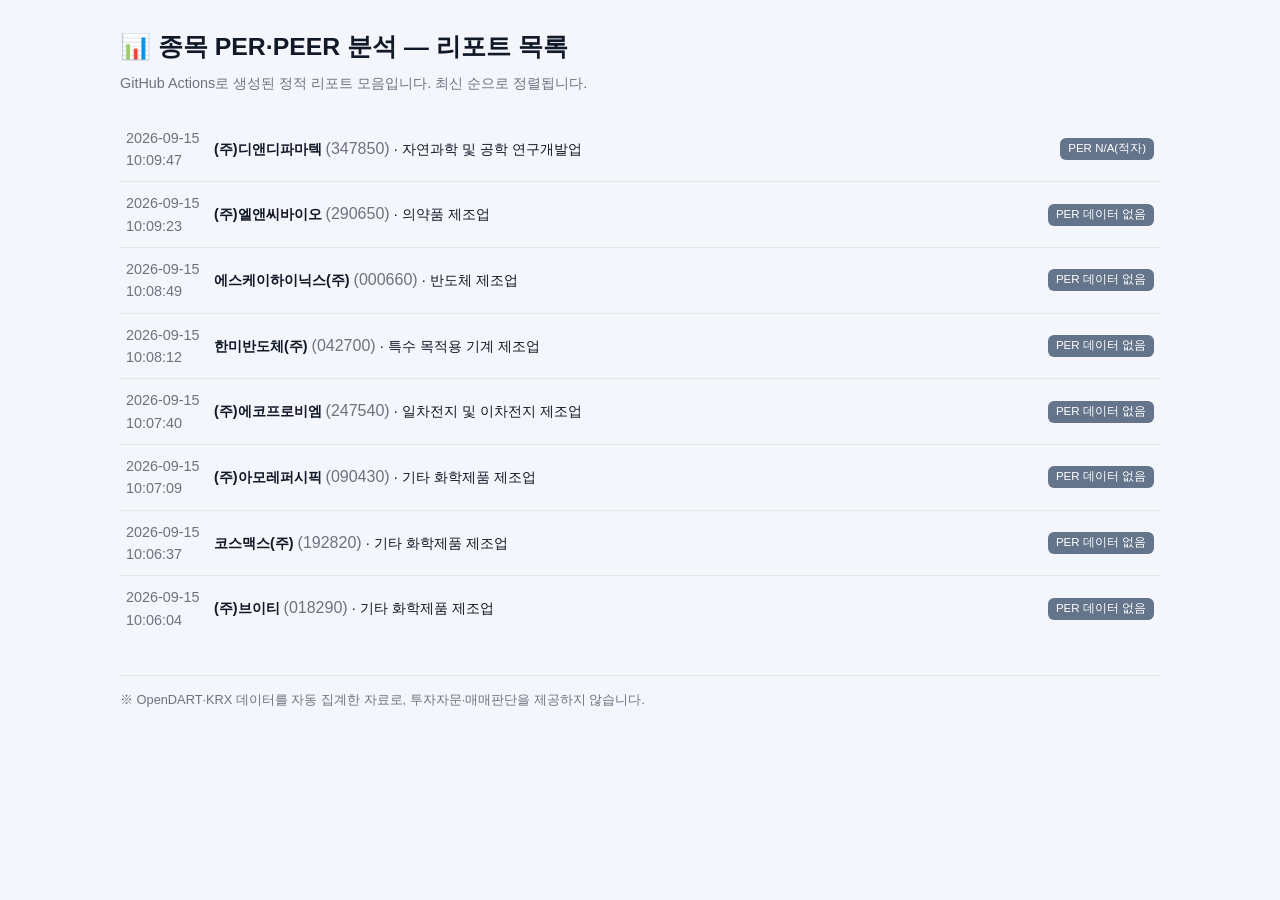
==== commit 44687232: "chore: 정적 리포트 갱신 (2026-09-15T01:09:47Z)" ====
--- a/index.html
+++ b/index.html
@@ -214,14 +214,14 @@
   <div class="brand-row"><h1>📊 종목 PER·PEER 분석 — 리포트 목록</h1></div>
   <p class="sub">GitHub Actions로 생성된 정적 리포트 모음입니다. 최신 순으로 정렬됩니다.</p>
   <ul class="disc">
-<li><span class="d">2026-09-14 09:47:21</span><span class="t"><a href="(주)디앤디파마텍.html">(주)디앤디파마텍</a> <span class="code">(347850)</span> · 자연과학 및 공학 연구개발업</span><span class="type reg">PER N/A(적자)</span></li>
-<li><span class="d">2026-09-14 09:46:20</span><span class="t"><a href="(주)엘앤씨바이오.html">(주)엘앤씨바이오</a> <span class="code">(290650)</span> · 의약품 제조업</span><span class="type reg">PER 데이터 없음</span></li>
-<li><span class="d">2026-09-14 09:44:51</span><span class="t"><a href="에스케이하이닉스(주).html">에스케이하이닉스(주)</a> <span class="code">(000660)</span> · 반도체 제조업</span><span class="type reg">PER 데이터 없음</span></li>
-<li><span class="d">2026-09-14 09:43:23</span><span class="t"><a href="한미반도체(주).html">한미반도체(주)</a> <span class="code">(042700)</span> · 특수 목적용 기계 제조업</span><span class="type reg">PER 데이터 없음</span></li>
-<li><span class="d">2026-09-14 09:42:07</span><span class="t"><a href="(주)에코프로비엠.html">(주)에코프로비엠</a> <span class="code">(247540)</span> · 일차전지 및 이차전지 제조업</span><span class="type reg">PER 데이터 없음</span></li>
-<li><span class="d">2026-09-14 09:41:03</span><span class="t"><a href="(주)아모레퍼시픽.html">(주)아모레퍼시픽</a> <span class="code">(090430)</span> · 기타 화학제품 제조업</span><span class="type reg">PER 데이터 없음</span></li>
-<li><span class="d">2026-09-14 09:39:33</span><span class="t"><a href="코스맥스(주).html">코스맥스(주)</a> <span class="code">(192820)</span> · 기타 화학제품 제조업</span><span class="type reg">PER 데이터 없음</span></li>
-<li><span class="d">2026-09-14 09:38:10</span><span class="t"><a href="(주)브이티.html">(주)브이티</a> <span class="code">(018290)</span> · 기타 화학제품 제조업</span><span class="type reg">PER 데이터 없음</span></li>
+<li><span class="d">2026-09-15 10:09:47</span><span class="t"><a href="(주)디앤디파마텍.html">(주)디앤디파마텍</a> <span class="code">(347850)</span> · 자연과학 및 공학 연구개발업</span><span class="type reg">PER N/A(적자)</span></li>
+<li><span class="d">2026-09-15 10:09:23</span><span class="t"><a href="(주)엘앤씨바이오.html">(주)엘앤씨바이오</a> <span class="code">(290650)</span> · 의약품 제조업</span><span class="type reg">PER 데이터 없음</span></li>
+<li><span class="d">2026-09-15 10:08:49</span><span class="t"><a href="에스케이하이닉스(주).html">에스케이하이닉스(주)</a> <span class="code">(000660)</span> · 반도체 제조업</span><span class="type reg">PER 데이터 없음</span></li>
+<li><span class="d">2026-09-15 10:08:12</span><span class="t"><a href="한미반도체(주).html">한미반도체(주)</a> <span class="code">(042700)</span> · 특수 목적용 기계 제조업</span><span class="type reg">PER 데이터 없음</span></li>
+<li><span class="d">2026-09-15 10:07:40</span><span class="t"><a href="(주)에코프로비엠.html">(주)에코프로비엠</a> <span class="code">(247540)</span> · 일차전지 및 이차전지 제조업</span><span class="type reg">PER 데이터 없음</span></li>
+<li><span class="d">2026-09-15 10:07:09</span><span class="t"><a href="(주)아모레퍼시픽.html">(주)아모레퍼시픽</a> <span class="code">(090430)</span> · 기타 화학제품 제조업</span><span class="type reg">PER 데이터 없음</span></li>
+<li><span class="d">2026-09-15 10:06:37</span><span class="t"><a href="코스맥스(주).html">코스맥스(주)</a> <span class="code">(192820)</span> · 기타 화학제품 제조업</span><span class="type reg">PER 데이터 없음</span></li>
+<li><span class="d">2026-09-15 10:06:04</span><span class="t"><a href="(주)브이티.html">(주)브이티</a> <span class="code">(018290)</span> · 기타 화학제품 제조업</span><span class="type reg">PER 데이터 없음</span></li>
   </ul>
   <div class="disclaimer">※ OpenDART·KRX 데이터를 자동 집계한 자료로, 투자자문·매매판단을 제공하지 않습니다.</div>
 </div>
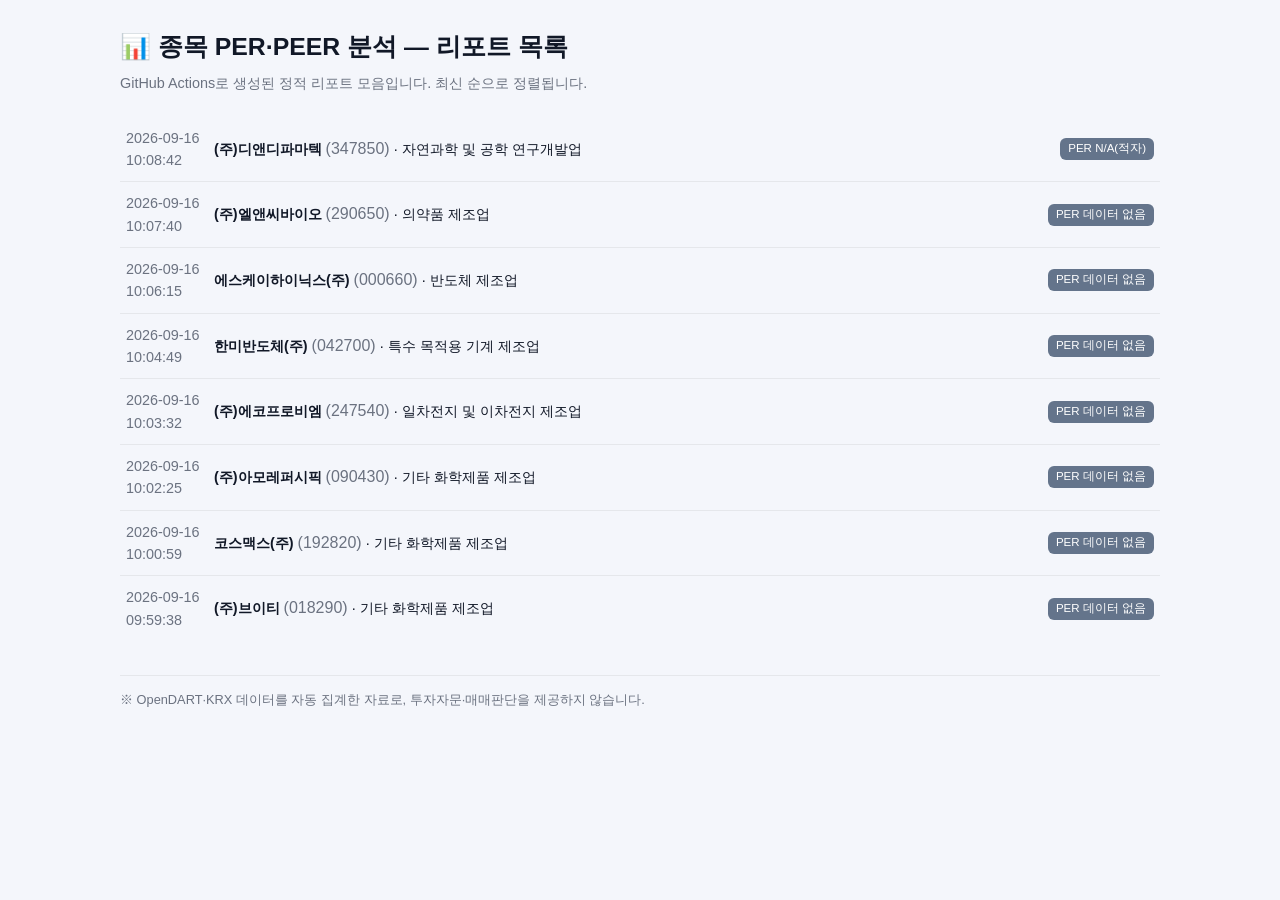
==== commit 58c66911: "chore: 정적 리포트 갱신 (2026-09-16T01:08:42Z)" ====
--- a/index.html
+++ b/index.html
@@ -214,14 +214,14 @@
   <div class="brand-row"><h1>📊 종목 PER·PEER 분석 — 리포트 목록</h1></div>
   <p class="sub">GitHub Actions로 생성된 정적 리포트 모음입니다. 최신 순으로 정렬됩니다.</p>
   <ul class="disc">
-<li><span class="d">2026-09-15 10:09:47</span><span class="t"><a href="(주)디앤디파마텍.html">(주)디앤디파마텍</a> <span class="code">(347850)</span> · 자연과학 및 공학 연구개발업</span><span class="type reg">PER N/A(적자)</span></li>
-<li><span class="d">2026-09-15 10:09:23</span><span class="t"><a href="(주)엘앤씨바이오.html">(주)엘앤씨바이오</a> <span class="code">(290650)</span> · 의약품 제조업</span><span class="type reg">PER 데이터 없음</span></li>
-<li><span class="d">2026-09-15 10:08:49</span><span class="t"><a href="에스케이하이닉스(주).html">에스케이하이닉스(주)</a> <span class="code">(000660)</span> · 반도체 제조업</span><span class="type reg">PER 데이터 없음</span></li>
-<li><span class="d">2026-09-15 10:08:12</span><span class="t"><a href="한미반도체(주).html">한미반도체(주)</a> <span class="code">(042700)</span> · 특수 목적용 기계 제조업</span><span class="type reg">PER 데이터 없음</span></li>
-<li><span class="d">2026-09-15 10:07:40</span><span class="t"><a href="(주)에코프로비엠.html">(주)에코프로비엠</a> <span class="code">(247540)</span> · 일차전지 및 이차전지 제조업</span><span class="type reg">PER 데이터 없음</span></li>
-<li><span class="d">2026-09-15 10:07:09</span><span class="t"><a href="(주)아모레퍼시픽.html">(주)아모레퍼시픽</a> <span class="code">(090430)</span> · 기타 화학제품 제조업</span><span class="type reg">PER 데이터 없음</span></li>
-<li><span class="d">2026-09-15 10:06:37</span><span class="t"><a href="코스맥스(주).html">코스맥스(주)</a> <span class="code">(192820)</span> · 기타 화학제품 제조업</span><span class="type reg">PER 데이터 없음</span></li>
-<li><span class="d">2026-09-15 10:06:04</span><span class="t"><a href="(주)브이티.html">(주)브이티</a> <span class="code">(018290)</span> · 기타 화학제품 제조업</span><span class="type reg">PER 데이터 없음</span></li>
+<li><span class="d">2026-09-16 10:08:42</span><span class="t"><a href="(주)디앤디파마텍.html">(주)디앤디파마텍</a> <span class="code">(347850)</span> · 자연과학 및 공학 연구개발업</span><span class="type reg">PER N/A(적자)</span></li>
+<li><span class="d">2026-09-16 10:07:40</span><span class="t"><a href="(주)엘앤씨바이오.html">(주)엘앤씨바이오</a> <span class="code">(290650)</span> · 의약품 제조업</span><span class="type reg">PER 데이터 없음</span></li>
+<li><span class="d">2026-09-16 10:06:15</span><span class="t"><a href="에스케이하이닉스(주).html">에스케이하이닉스(주)</a> <span class="code">(000660)</span> · 반도체 제조업</span><span class="type reg">PER 데이터 없음</span></li>
+<li><span class="d">2026-09-16 10:04:49</span><span class="t"><a href="한미반도체(주).html">한미반도체(주)</a> <span class="code">(042700)</span> · 특수 목적용 기계 제조업</span><span class="type reg">PER 데이터 없음</span></li>
+<li><span class="d">2026-09-16 10:03:32</span><span class="t"><a href="(주)에코프로비엠.html">(주)에코프로비엠</a> <span class="code">(247540)</span> · 일차전지 및 이차전지 제조업</span><span class="type reg">PER 데이터 없음</span></li>
+<li><span class="d">2026-09-16 10:02:25</span><span class="t"><a href="(주)아모레퍼시픽.html">(주)아모레퍼시픽</a> <span class="code">(090430)</span> · 기타 화학제품 제조업</span><span class="type reg">PER 데이터 없음</span></li>
+<li><span class="d">2026-09-16 10:00:59</span><span class="t"><a href="코스맥스(주).html">코스맥스(주)</a> <span class="code">(192820)</span> · 기타 화학제품 제조업</span><span class="type reg">PER 데이터 없음</span></li>
+<li><span class="d">2026-09-16 09:59:38</span><span class="t"><a href="(주)브이티.html">(주)브이티</a> <span class="code">(018290)</span> · 기타 화학제품 제조업</span><span class="type reg">PER 데이터 없음</span></li>
   </ul>
   <div class="disclaimer">※ OpenDART·KRX 데이터를 자동 집계한 자료로, 투자자문·매매판단을 제공하지 않습니다.</div>
 </div>
